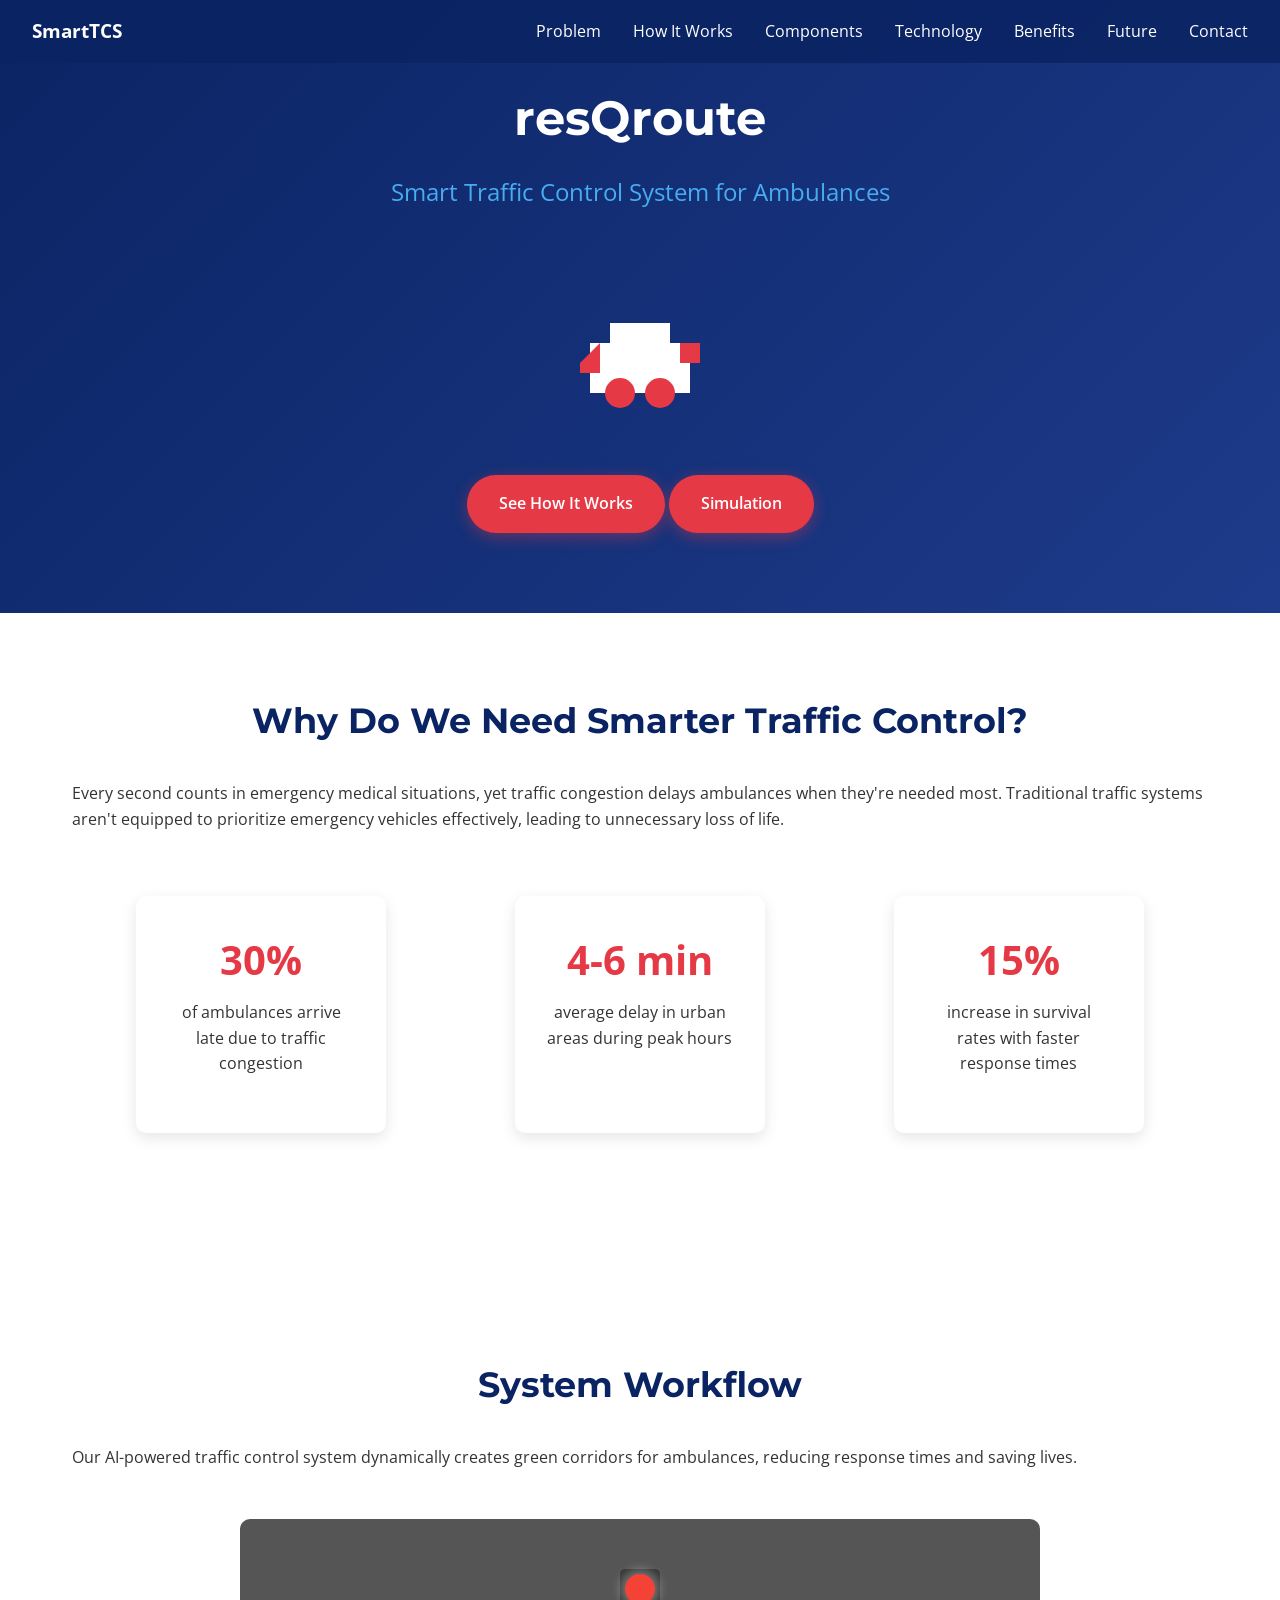
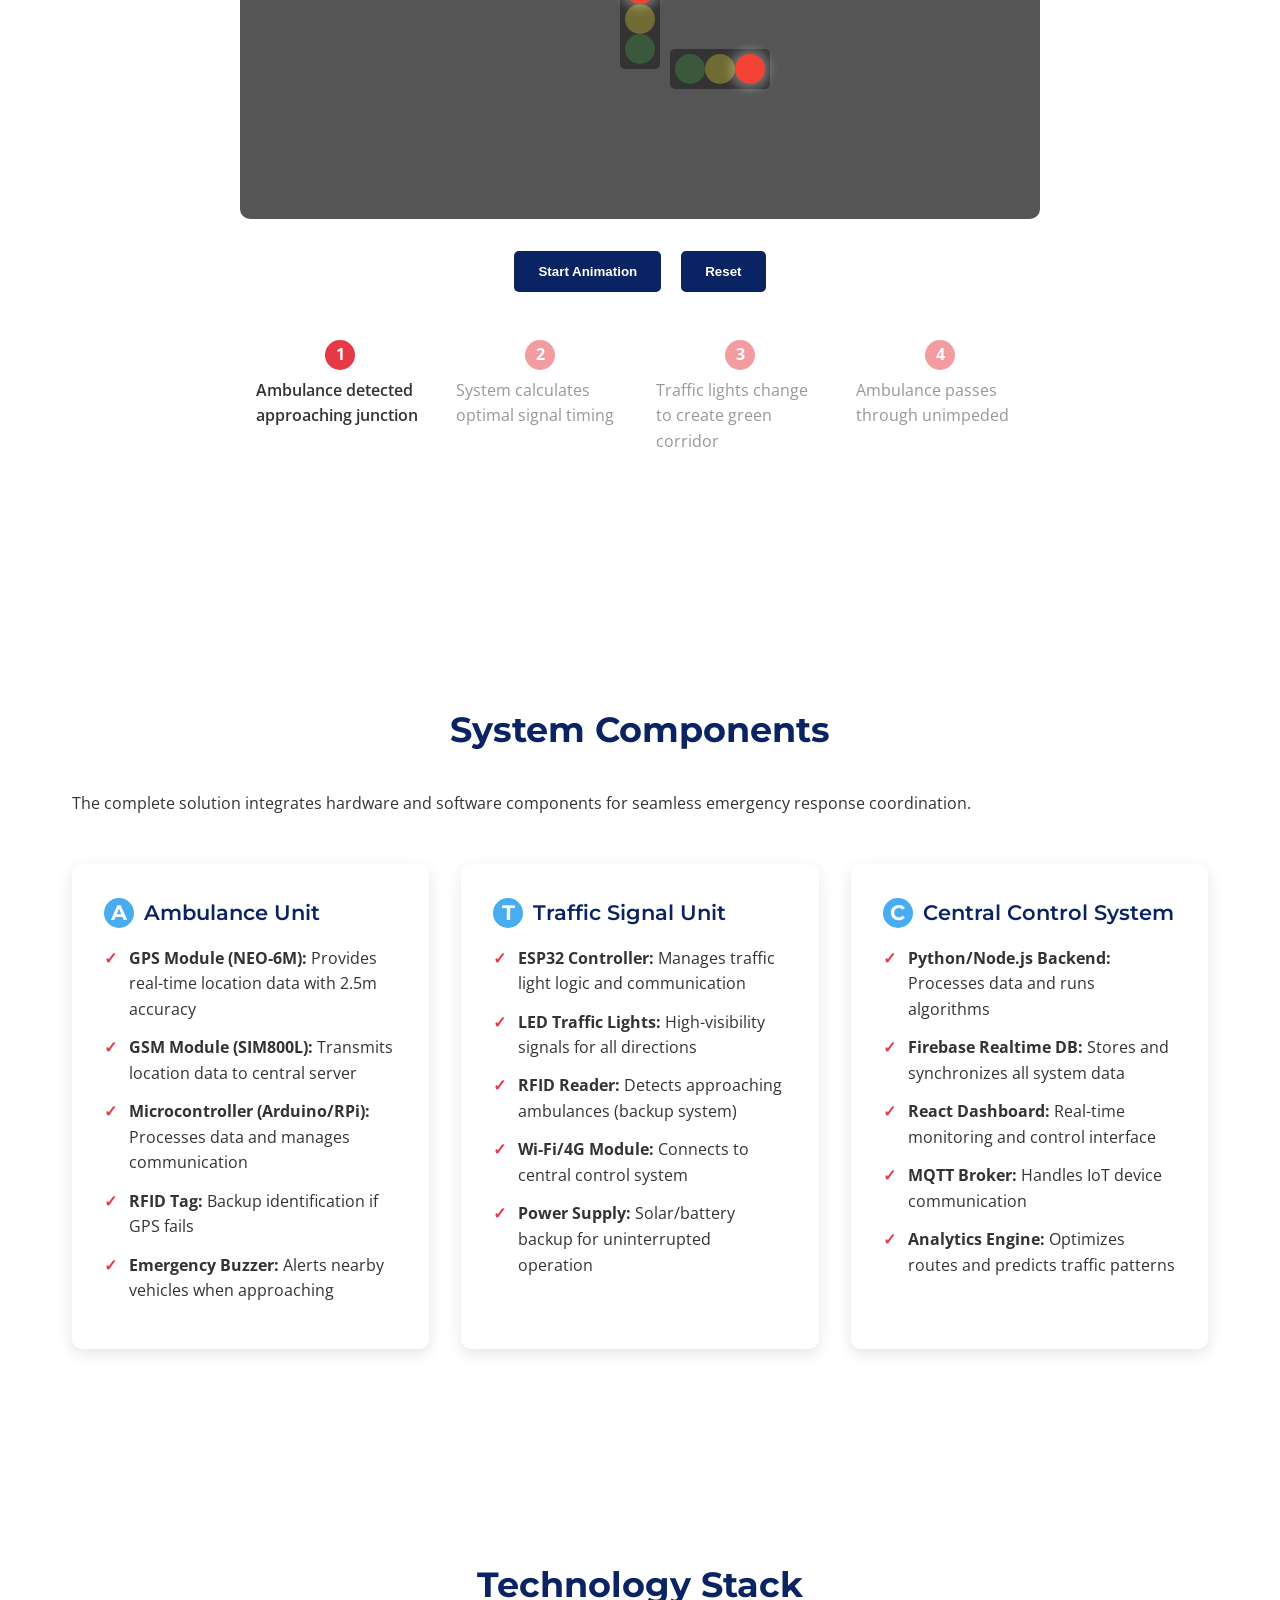
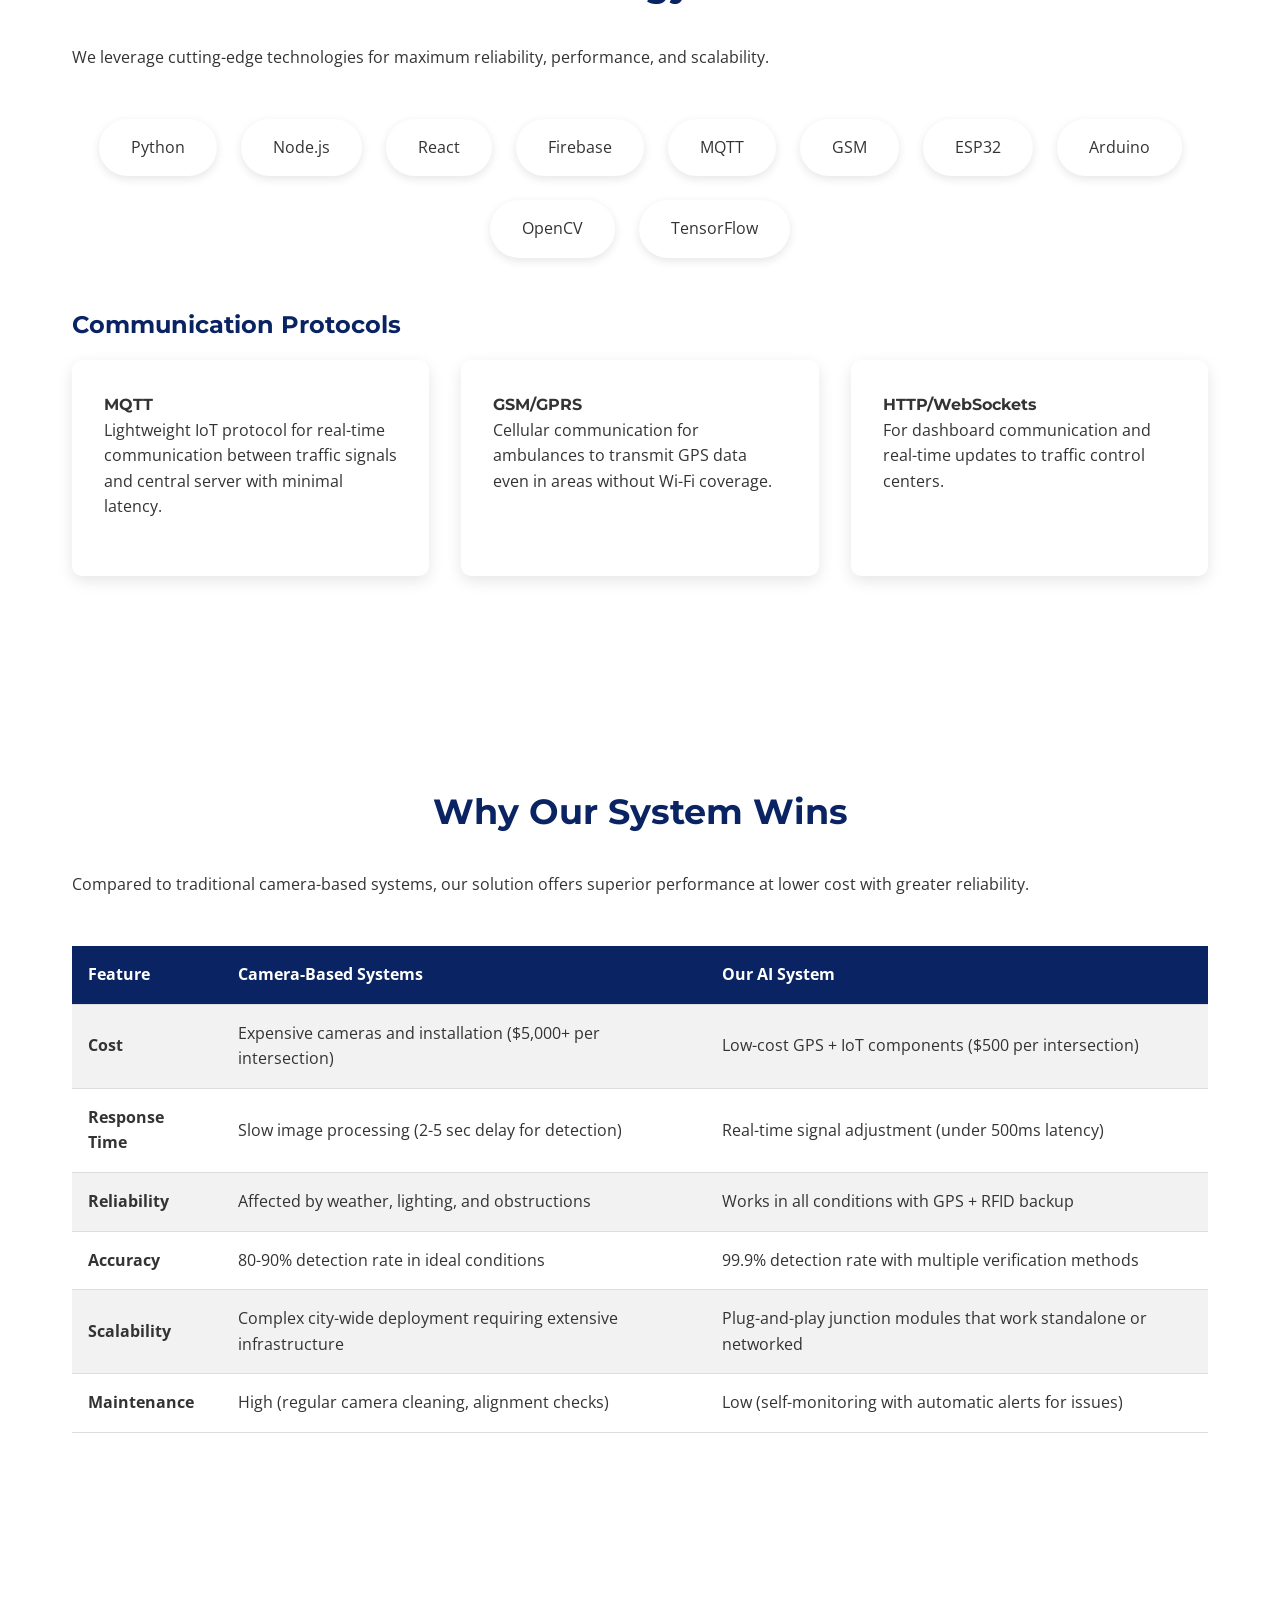
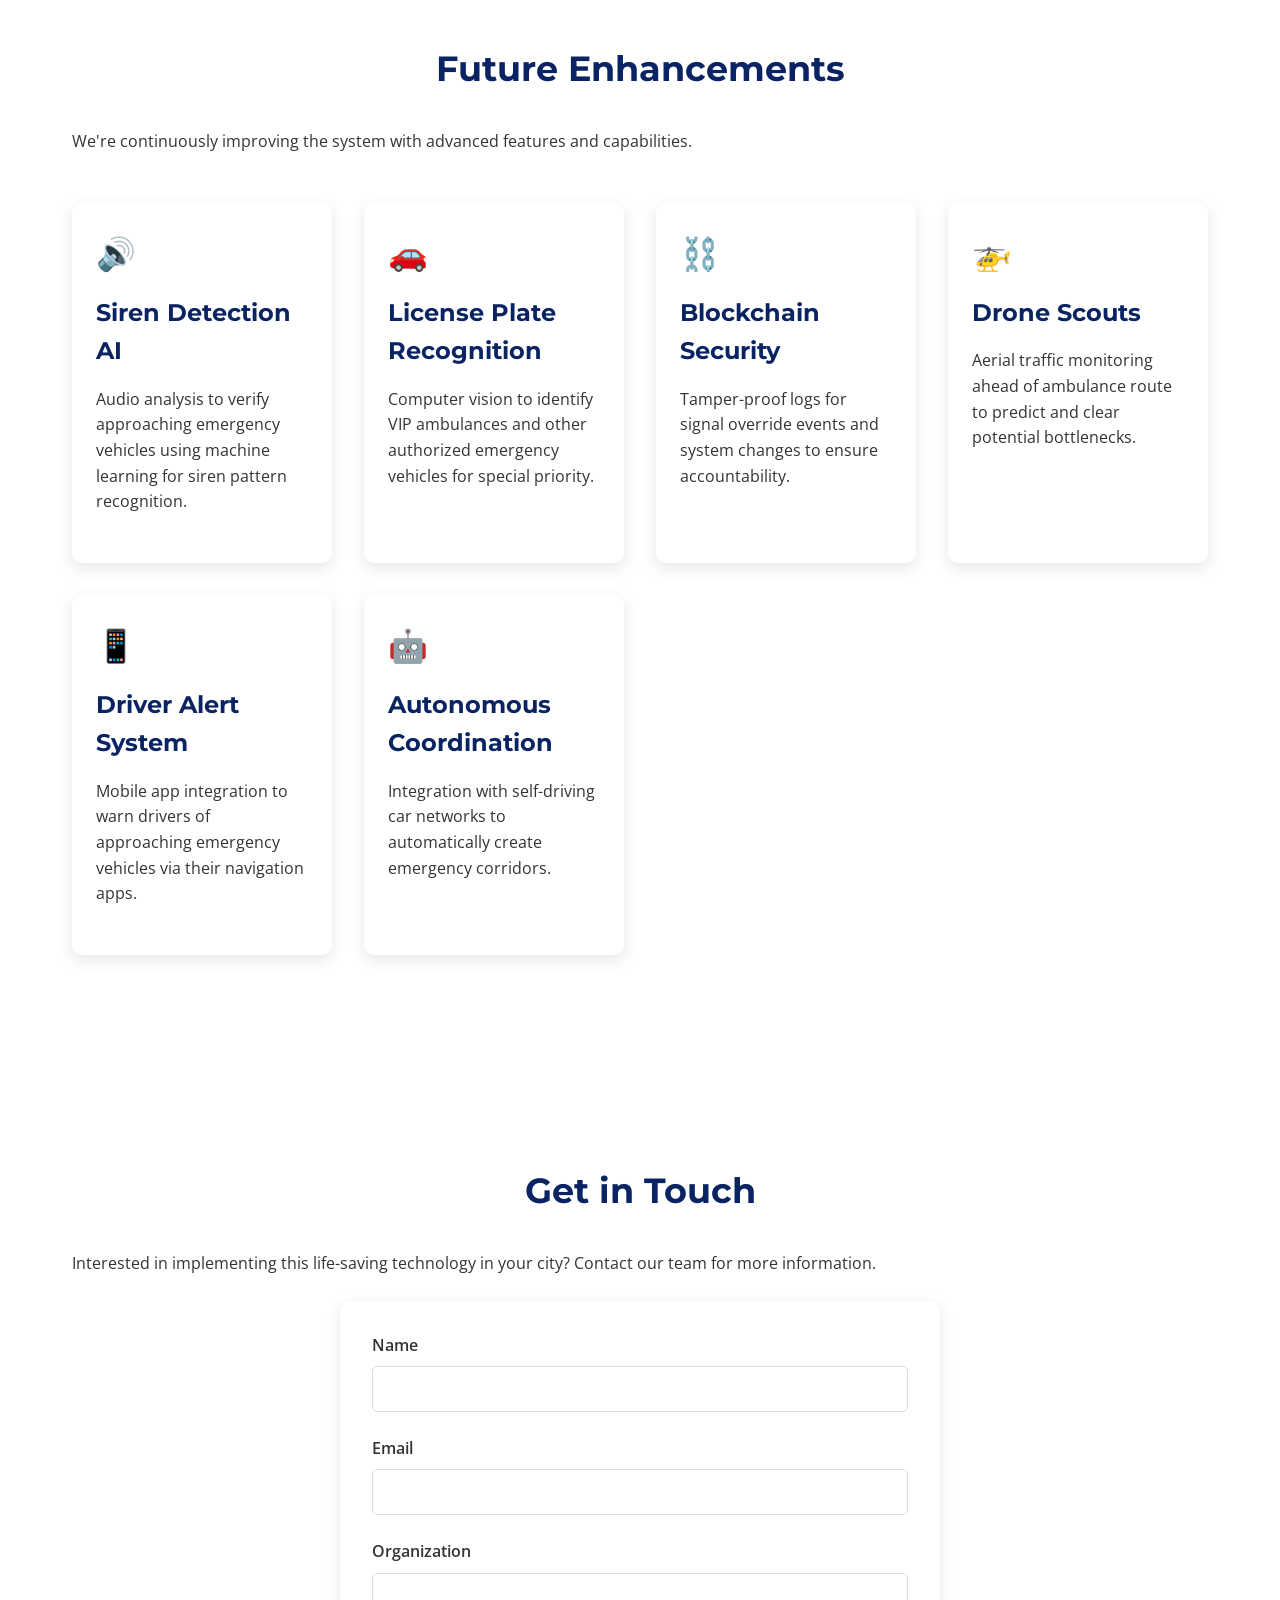
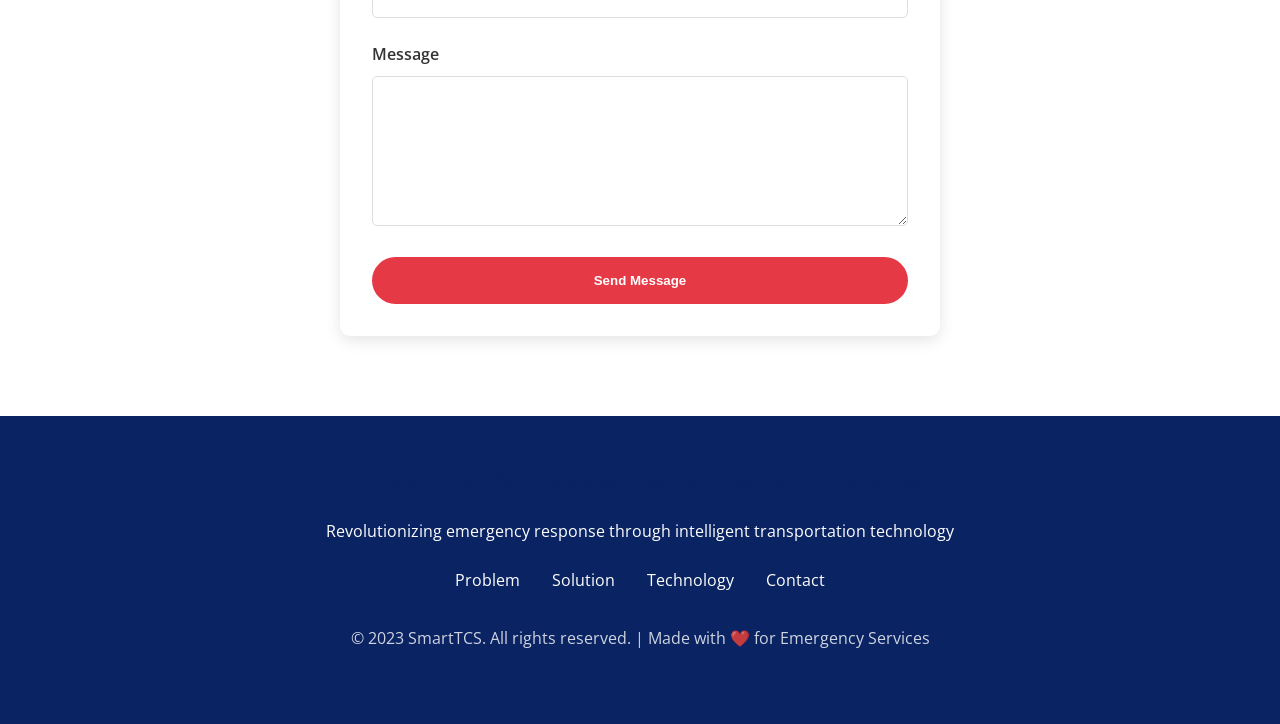
==== index.html @ c916754c "resQroute1" ====
<!DOCTYPE html>
<html lang="en">
<head>
    <meta charset="UTF-8">
    <meta name="viewport" content="width=device-width, initial-scale=1.0">
    <title>resQroute</title>
    <link href="https://fonts.googleapis.com/css2?family=Montserrat:wght@700&family=Open+Sans:wght@300;400;600&display=swap" rel="stylesheet">
    <link rel="stylesheet" href="styles.css">
    <link rel="stylesheet" href="animations.css">
</head>
<body>
    <!-- Navigation -->
    <nav>
        <div class="nav-logo">SmartTCS</div>
        <ul class="nav-links">
            <li><a href="#problem">Problem</a></li>
            <li><a href="#workflow">How It Works</a></li>
            <li><a href="#components">Components</a></li>
            <li><a href="#technology">Technology</a></li>
            <li><a href="#benefits">Benefits</a></li>
            <li><a href="#future">Future</a></li>
            <li><a href="#contact">Contact</a></li>
        </ul>
    </nav>

    <!-- Hero Section -->
    
    <header>
        <div class="hero-content">
            <h1>resQroute</h1>
            <p class="tagline">Smart Traffic Control System for Ambulances</p>
            <div class="ambulance-animation">
                <!-- Animation placeholder -->
                <svg viewBox="0 0 200 200" xmlns="http://www.w3.org/2000/svg">
                    <rect x="50" y="100" width="100" height="50" fill="#FFFFFF"/>
                    <rect x="70" y="80" width="60" height="20" fill="#FFFFFF"/>
                    <circle cx="80" cy="150" r="15" fill="#E63946"/>
                    <circle cx="120" cy="150" r="15" fill="#E63946"/>
                    <rect x="140" y="100" width="20" height="20" fill="#E63946"/>
                    <path d="M60 100 L40 120 L40 130 L60 130 Z" fill="#E63946"/>
                </svg>
            </div>
            <a href="#how-it-works" class="cta-button">See How It Works</a>
            <a href="#how-it-works" class="cta-button" onclick="window.location.href='simulation.html'">Simulation</a>

        </div>
    </header>


    <!-- Problem Section -->
    <section id="problem">
        <h2>Why Do We Need Smarter Traffic Control?</h2>
        <p>Every second counts in emergency medical situations, yet traffic congestion delays ambulances when they're needed most. Traditional traffic systems aren't equipped to prioritize emergency vehicles effectively, leading to unnecessary loss of life.</p>
        
        <div class="problem-stats">
            <div class="stat-card">
                <div class="stat-number">30%</div>
                <p>of ambulances arrive late due to traffic congestion</p>
            </div>
            <div class="stat-card">
                <div class="stat-number">4-6 min</div>
                <p>average delay in urban areas during peak hours</p>
            </div>
            <div class="stat-card">
                <div class="stat-number">15%</div>
                <p>increase in survival rates with faster response times</p>
            </div>
        </div>
    </section>

    <!-- Workflow Section -->
    <section id="workflow">
        <h2>System Workflow</h2>
        <p>Our AI-powered traffic control system dynamically creates green corridors for ambulances, reducing response times and saving lives.</p>
        
        <div class="animation-container">
            <div class="road-animation">
                <div class="ambulance-anim" id="animated-ambulance">
                    <div class="ambulance-body"></div>
                    <div class="ambulance-top"></div>
                    <div class="ambulance-light"></div>
                    <div class="ambulance-cross"></div>
                    <div class="wheel back-wheel"></div>
                    <div class="wheel front-wheel"></div>
                </div>
                
                <div class="junction">
                    <div class="traffic-light-anim" id="north-light">
                        <div class="traffic-light-box">
                            <div class="traffic-light red active"></div>
                            <div class="traffic-light yellow"></div>
                            <div class="traffic-light green"></div>
                        </div>
                    </div>
                    <div class="traffic-light-anim" id="east-light">
                        <div class="traffic-light-box">
                            <div class="traffic-light red active"></div>
                            <div class="traffic-light yellow"></div>
                            <div class="traffic-light green"></div>
                        </div>
                    </div>
                </div>
                
                <div class="normal-traffic">
                    <div class="car" id="car1"></div>
                    <div class="car" id="car2"></div>
                </div>
            </div>
            
            <div class="animation-controls">
                <button id="start-animation" class="animation-btn">Start Animation</button>
                <button id="reset-animation" class="animation-btn">Reset</button>
            </div>
            
            <div class="animation-steps">
                <div class="step active" data-step="1">
                    <div class="step-number">1</div>
                    <p>Ambulance detected approaching junction</p>
                </div>
                <div class="step" data-step="2">
                    <div class="step-number">2</div>
                    <p>System calculates optimal signal timing</p>
                </div>
                <div class="step" data-step="3">
                    <div class="step-number">3</div>
                    <p>Traffic lights change to create green corridor</p>
                </div>
                <div class="step" data-step="4">
                    <div class="step-number">4</div>
                    <p>Ambulance passes through unimpeded</p>
                </div>
            </div>
        </div>
    </section>

    <!-- Components Section -->
    <section id="components">
        <h2>System Components</h2>
        <p>The complete solution integrates hardware and software components for seamless emergency response coordination.</p>
        
        <div class="components-grid">
            <div class="component-card">
                <h3 class="component-title"><span class="component-icon">A</span>Ambulance Unit</h3>
                <ul class="component-features">
                    <li><strong>GPS Module (NEO-6M):</strong> Provides real-time location data with 2.5m accuracy</li>
                    <li><strong>GSM Module (SIM800L):</strong> Transmits location data to central server</li>
                    <li><strong>Microcontroller (Arduino/RPi):</strong> Processes data and manages communication</li>
                    <li><strong>RFID Tag:</strong> Backup identification if GPS fails</li>
                    <li><strong>Emergency Buzzer:</strong> Alerts nearby vehicles when approaching</li>
                </ul>
            </div>
            <div class="component-card">
                <h3 class="component-title"><span class="component-icon">T</span>Traffic Signal Unit</h3>
                <ul class="component-features">
                    <li><strong>ESP32 Controller:</strong> Manages traffic light logic and communication</li>
                    <li><strong>LED Traffic Lights:</strong> High-visibility signals for all directions</li>
                    <li><strong>RFID Reader:</strong> Detects approaching ambulances (backup system)</li>
                    <li><strong>Wi-Fi/4G Module:</strong> Connects to central control system</li>
                    <li><strong>Power Supply:</strong> Solar/battery backup for uninterrupted operation</li>
                </ul>
            </div>
            <div class="component-card">
                <h3 class="component-title"><span class="component-icon">C</span>Central Control System</h3>
                <ul class="component-features">
                    <li><strong>Python/Node.js Backend:</strong> Processes data and runs algorithms</li>
                    <li><strong>Firebase Realtime DB:</strong> Stores and synchronizes all system data</li>
                    <li><strong>React Dashboard:</strong> Real-time monitoring and control interface</li>
                    <li><strong>MQTT Broker:</strong> Handles IoT device communication</li>
                    <li><strong>Analytics Engine:</strong> Optimizes routes and predicts traffic patterns</li>
                </ul>
            </div>
        </div>
    </section>

    <!-- Technology Section -->
    <section id="technology">
        <h2>Technology Stack</h2>
        <p>We leverage cutting-edge technologies for maximum reliability, performance, and scalability.</p>
        
        <div class="tech-stack">
            <div class="tech-item">Python</div>
            <div class="tech-item">Node.js</div>
            <div class="tech-item">React</div>
            <div class="tech-item">Firebase</div>
            <div class="tech-item">MQTT</div>
            <div class="tech-item">GSM</div>
            <div class="tech-item">ESP32</div>
            <div class="tech-item">Arduino</div>
            <div class="tech-item">OpenCV</div>
            <div class="tech-item">TensorFlow</div>
        </div>
        
        <h3 style="margin-top: 3rem;">Communication Protocols</h3>
        <div class="components-grid" style="margin-top: 1rem;">
            <div class="component-card">
                <h4>MQTT</h4>
                <p>Lightweight IoT protocol for real-time communication between traffic signals and central server with minimal latency.</p>
            </div>
            <div class="component-card">
                <h4>GSM/GPRS</h4>
                <p>Cellular communication for ambulances to transmit GPS data even in areas without Wi-Fi coverage.</p>
            </div>
            <div class="component-card">
                <h4>HTTP/WebSockets</h4>
                <p>For dashboard communication and real-time updates to traffic control centers.</p>
            </div>
        </div>
    </section>

    <!-- Benefits Section -->
    <section id="benefits">
        <h2>Why Our System Wins</h2>
        <p>Compared to traditional camera-based systems, our solution offers superior performance at lower cost with greater reliability.</p>
        
        <table class="comparison-table">
            <tr>
                <th>Feature</th>
                <th>Camera-Based Systems</th>
                <th>Our AI System</th>
            </tr>
            <tr>
                <td><strong>Cost</strong></td>
                <td>Expensive cameras and installation ($5,000+ per intersection)</td>
                <td>Low-cost GPS + IoT components ($500 per intersection)</td>
            </tr>
            <tr>
                <td><strong>Response Time</strong></td>
                <td>Slow image processing (2-5 sec delay for detection)</td>
                <td>Real-time signal adjustment (under 500ms latency)</td>
            </tr>
            <tr>
                <td><strong>Reliability</strong></td>
                <td>Affected by weather, lighting, and obstructions</td>
                <td>Works in all conditions with GPS + RFID backup</td>
            </tr>
            <tr>
                <td><strong>Accuracy</strong></td>
                <td>80-90% detection rate in ideal conditions</td>
                <td>99.9% detection rate with multiple verification methods</td>
            </tr>
            <tr>
                <td><strong>Scalability</strong></td>
                <td>Complex city-wide deployment requiring extensive infrastructure</td>
                <td>Plug-and-play junction modules that work standalone or networked</td>
            </tr>
            <tr>
                <td><strong>Maintenance</strong></td>
                <td>High (regular camera cleaning, alignment checks)</td>
                <td>Low (self-monitoring with automatic alerts for issues)</td>
            </tr>
        </table>
    </section>

    <!-- Future Section -->
    <section id="future">
        <h2>Future Enhancements</h2>
        <p>We're continuously improving the system with advanced features and capabilities.</p>
        
        <div class="future-features">
            <div class="feature-card">
                <div class="feature-icon">🔊</div>
                <h3>Siren Detection AI</h3>
                <p>Audio analysis to verify approaching emergency vehicles using machine learning for siren pattern recognition.</p>
            </div>
            <div class="feature-card">
                <div class="feature-icon">🚗</div>
                <h3>License Plate Recognition</h3>
                <p>Computer vision to identify VIP ambulances and other authorized emergency vehicles for special priority.</p>
            </div>
            <div class="feature-card">
                <div class="feature-icon">⛓️</div>
                <h3>Blockchain Security</h3>
                <p>Tamper-proof logs for signal override events and system changes to ensure accountability.</p>
            </div>
            <div class="feature-card">
                <div class="feature-icon">🚁</div>
                <h3>Drone Scouts</h3>
                <p>Aerial traffic monitoring ahead of ambulance route to predict and clear potential bottlenecks.</p>
            </div>
            <div class="feature-card">
                <div class="feature-icon">📱</div>
                <h3>Driver Alert System</h3>
                <p>Mobile app integration to warn drivers of approaching emergency vehicles via their navigation apps.</p>
            </div>
            <div class="feature-card">
                <div class="feature-icon">🤖</div>
                <h3>Autonomous Coordination</h3>
                <p>Integration with self-driving car networks to automatically create emergency corridors.</p>
            </div>
        </div>
    </section>

    <!-- Contact Section -->
    <section id="contact">
        <h2>Get in Touch</h2>
        <p>Interested in implementing this life-saving technology in your city? Contact our team for more information.</p>
        
        <div class="contact-form">
            <form id="contactForm">
                <div class="form-group">
                    <label for="name">Name</label>
                    <input type="text" id="name" required>
                </div>
                <div class="form-group">
                    <label for="email">Email</label>
                    <input type="email" id="email" required>
                </div>
                <div class="form-group">
                    <label for="organization">Organization</label>
                    <input type="text" id="organization">
                </div>
                <div class="form-group">
                    <label for="message">Message</label>
                    <textarea id="message" required></textarea>
                </div>
                <button type="submit" class="submit-btn">Send Message</button>
            </form>
        </div>
    </section>

    <!-- Footer -->
    <footer>
        <h3>Smart Traffic Control System for Ambulances</h3>
        <p>Revolutionizing emergency response through intelligent transportation technology</p>
        
        <ul class="footer-links">
            <li><a href="#problem">Problem</a></li>
            <li><a href="#workflow">Solution</a></li>
            <li><a href="#components">Technology</a></li>
            <li><a href="#contact">Contact</a></li>
        </ul>
        
        <p class="copyright">© 2023 SmartTCS. All rights reserved. | Made with ❤️ for Emergency Services</p>
    </footer>

    <script src="app.js"></script>
    </body>
---- styles.css ----
:root {
    --primary-blue: #0A2463;
    --accent-red: #E63946;
    --light-blue: #48ACF0;
    --white: #FFFFFF;
    --dark-gray: #333333;
}

* {
    box-sizing: border-box;
    margin: 0;
    padding: 0;
}

body {
    font-family: 'Open Sans', sans-serif;
    color: var(--dark-gray);
    line-height: 1.6;
    overflow-x: hidden;
}

/* Header Styles */
header {
    background: linear-gradient(135deg, var(--primary-blue), #1E3B8B);
    color: var(--white);
    padding: 5rem 2rem;
    text-align: center;
    position: relative;
    overflow: hidden;
}

.hero-content {
    max-width: 800px;
    margin: 0 auto;
    position: relative;
    z-index: 2;
}

h1 {
    font-family: 'Montserrat', sans-serif;
    font-size: 3rem;
    margin-bottom: 1rem;
}

.tagline {
    font-size: 1.5rem;
    margin-bottom: 2rem;
    color: var(--light-blue);
}

.cta-button {
    display: inline-block;
    background-color: var(--accent-red);
    color: var(--white);
    padding: 1rem 2rem;
    border-radius: 50px;
    text-decoration: none;
    font-weight: 600;
    transition: all 0.3s ease;
    box-shadow: 0 4px 15px rgba(230, 57, 70, 0.4);
}

.cta-button:hover {
    transform: translateY(-3px);
    box-shadow: 0 6px 20px rgba(230, 57, 70, 0.6);
}

.ambulance-animation {
    width: 200px;
    height: 200px;
    margin: 2rem auto;
    position: relative;
}

section {
    padding: 4rem 2rem;
    max-width: 1200px;
    margin: 0 auto;
}

h1, h2, h3, h4 {
    font-family: 'Montserrat', sans-serif;
}

/* Navigation */
nav {
    position: fixed;
    top: 0;
    left: 0;
    width: 100%;
    background-color: rgba(10, 36, 99, 0.9);
    z-index: 1000;
    padding: 1rem 2rem;
    display: flex;
    justify-content: space-between;
    align-items: center;
}

.nav-logo {
    color: white;
    font-weight: bold;
    font-size: 1.2rem;
}

.nav-links {
    display: flex;
    list-style: none;
}

.nav-links li {
    margin-left: 2rem;
}

.nav-links a {
    color: white;
    text-decoration: none;
    transition: color 0.3s;
}

.nav-links a:hover {
    color: var(--light-blue);
}

/* Section Styles */
section {
    padding: 5rem 2rem;
    max-width: 1200px;
    margin: 0 auto;
}

h2 {
    color: var(--primary-blue);
    font-size: 2.2rem;
    margin-bottom: 2rem;
    text-align: center;
}

h3 {
    color: var(--primary-blue);
    font-size: 1.5rem;
    margin-bottom: 1rem;
}

p {
    margin-bottom: 1.5rem;
}

/* Problem Section */
.problem-stats {
    display: flex;
    justify-content: space-around;
    flex-wrap: wrap;
    margin: 3rem 0;
}

.stat-card {
    background: var(--white);
    border-radius: 10px;
    padding: 2rem;
    width: 250px;
    margin: 1rem;
    box-shadow: 0 5px 15px rgba(0,0,0,0.1);
    text-align: center;
    transition: transform 0.3s ease;
}

.stat-card:hover {
    transform: translateY(-10px);
}

.stat-number {
    font-size: 2.5rem;
    font-weight: 700;
    color: var(--accent-red);
    margin-bottom: 0.5rem;
}

/* Workflow Animation */
.animation-container {
    margin: 3rem auto;
    max-width: 800px;
}

.road-animation {
    width: 100%;
    height: 300px;
    background: #555;
    position: relative;
    margin-bottom: 2rem;
    border-radius: 10px;
    overflow: hidden;
}

.ambulance-anim {
    width: 120px;
    height: 60px;
    position: absolute;
    bottom: 50px;
    left: -150px;
    z-index: 10;
}

.ambulance-body {
    width: 100%;
    height: 40px;
    background: var(--white);
    position: absolute;
    bottom: 0;
    border-radius: 5px 5px 0 0;
}

.ambulance-top {
    width: 60%;
    height: 20px;
    background: var(--white);
    position: absolute;
    top: 0;
    left: 20%;
    border-radius: 5px 5px 0 0;
}

.ambulance-light {
    width: 10px;
    height: 5px;
    background: #ffeb3b;
    position: absolute;
    top: -5px;
    left: 10px;
    border-radius: 5px 5px 0 0;
    animation: blink 0.5s infinite alternate;
}

.ambulance-cross {
    width: 30px;
    height: 30px;
    position: absolute;
    top: 5px;
    left: 45px;
    background: var(--accent-red);
    clip-path: polygon(
        10% 40%, 40% 40%, 40% 10%, 60% 10%, 
        60% 40%, 90% 40%, 90% 60%, 60% 60%, 
        60% 90%, 40% 90%, 40% 60%, 10% 60%
    );
}

.wheel {
    width: 20px;
    height: 20px;
    background: #222;
    border-radius: 50%;
    position: absolute;
    bottom: -10px;
}

.back-wheel {
    left: 15px;
}

.front-wheel {
    right: 15px;
}

.junction {
    position: absolute;
    bottom: 50px;
    left: 50%;
    transform: translateX(-50%);
    width: 200px;
    height: 200px;
}

.traffic-light-anim {
    position: absolute;
}

.traffic-light-box {
    width: 40px;
    height: 100px;
    background: #333;
    border-radius: 5px;
    display: flex;
    flex-direction: column;
    justify-content: space-around;
    align-items: center;
    padding: 5px 0;
}

.traffic-light {
    width: 30px;
    height: 30px;
    border-radius: 50%;
    opacity: 0.3;
}

.traffic-light.red {
    background: #f44336;
}

.traffic-light.yellow {
    background: #ffeb3b;
}

.traffic-light.green {
    background: #4caf50;
}

.traffic-light.active {
    opacity: 1;
    box-shadow: 0 0 10px 5px rgba(255, 255, 255, 0.3);
}

#north-light {
    top: 0;
    left: 50%;
    transform: translateX(-50%);
}

#east-light {
    top: 50%;
    right: 0;
    transform: translateY(-50%) rotate(90deg);
}

.normal-traffic {
    position: absolute;
    bottom: 50px;
    width: 100%;
}

.car {
    width: 80px;
    height: 40px;
    background: #607d8b;
    position: absolute;
    border-radius: 5px;
}

#car1 {
    top: 100px;
    left: 100px;
}

#car2 {
    top: 150px;
    left: 300px;
}

.animation-controls {
    margin: 1rem 0;
    text-align: center;
}

.animation-btn {
    background: var(--primary-blue);
    color: white;
    border: none;
    padding: 0.8rem 1.5rem;
    margin: 0 0.5rem;
    border-radius: 5px;
    cursor: pointer;
    font-weight: 600;
    transition: background 0.3s;
}

.animation-btn:hover {
    background: #1E3B8B;
}

.animation-steps {
    display: flex;
    justify-content: space-between;
    margin-top: 2rem;
}

.step {
    flex: 1;
    padding: 1rem;
    opacity: 0.5;
    transition: all 0.3s;
}

.step.active {
    opacity: 1;
    font-weight: 600;
}

.step-number {
    width: 30px;
    height: 30px;
    background: var(--accent-red);
    color: white;
    border-radius: 50%;
    display: flex;
    align-items: center;
    justify-content: center;
    margin: 0 auto 0.5rem;
    font-weight: bold;
}

/* Components Section */
.components-grid {
    display: grid;
    grid-template-columns: repeat(auto-fit, minmax(300px, 1fr));
    gap: 2rem;
    margin: 3rem 0;
}

.component-card {
    background: var(--white);
    border-radius: 10px;
    padding: 2rem;
    box-shadow: 0 5px 15px rgba(0,0,0,0.1);
    transition: transform 0.3s ease;
}

.component-card:hover {
    transform: translateY(-5px);
}

.component-title {
    color: var(--primary-blue);
    font-weight: 600;
    margin-bottom: 1rem;
    font-size: 1.3rem;
    display: flex;
    align-items: center;
}

.component-icon {
    width: 30px;
    height: 30px;
    margin-right: 10px;
    background-color: var(--light-blue);
    border-radius: 50%;
    display: flex;
    align-items: center;
    justify-content: center;
    color: white;
    font-weight: bold;
}

.component-features {
    list-style-type: none;
}

.component-features li {
    margin-bottom: 0.8rem;
    position: relative;
    padding-left: 25px;
}

.component-features li:before {
    content: "✓";
    color: var(--accent-red);
    position: absolute;
    left: 0;
    font-weight: bold;
}

/* Tech Stack Section */
.tech-stack {
    display: flex;
    flex-wrap: wrap;
    justify-content: center;
    gap: 1.5rem;
    margin: 3rem 0;
}

.tech-item {
    background: var(--white);
    padding: 1rem 2rem;
    border-radius: 50px;
    box-shadow: 0 3px 10px rgba(0,0,0,0.1);
    display: flex;
    align-items: center;
    transition: all 0.3s ease;
}

.tech-item:hover {
    background: var(--light-blue);
    color: var(--white);
}

/* Comparison Section */
.comparison-table {
    width: 100%;
    border-collapse: collapse;
    margin: 3rem 0;
}

.comparison-table th, .comparison-table td {
    padding: 1rem;
    text-align: left;
    border-bottom: 1px solid #ddd;
}

.comparison-table th {
    background-color: var(--primary-blue);
    color: var(--white);
}

.comparison-table tr:nth-child(even) {
    background-color: #f2f2f2;
}

/* Future Section */
.future-features {
    display: grid;
    grid-template-columns: repeat(auto-fit, minmax(250px, 1fr));
    gap: 2rem;
    margin: 3rem 0;
}

.feature-card {
    background: var(--white);
    border-radius: 10px;
    padding: 1.5rem;
    box-shadow: 0 5px 15px rgba(0,0,0,0.1);
    transition: transform 0.3s ease;
}

.feature-card:hover {
    transform: translateY(-5px);
}

.feature-icon {
    font-size: 2rem;
    color: var(--accent-red);
    margin-bottom: 1rem;
}

/* Contact Section */
.contact-form {
    max-width: 600px;
    margin: 0 auto;
    background: var(--white);
    padding: 2rem;
    border-radius: 10px;
    box-shadow: 0 5px 15px rgba(0,0,0,0.1);
}

.form-group {
    margin-bottom: 1.5rem;
}

.form-group label {
    display: block;
    margin-bottom: 0.5rem;
    font-weight: 600;
}

.form-group input, .form-group textarea {
    width: 100%;
    padding: 0.8rem;
    border: 1px solid #ddd;
    border-radius: 5px;
    font-family: 'Open Sans', sans-serif;
}

.form-group textarea {
    min-height: 150px;
}

.submit-btn {
    background: var(--accent-red);
    color: var(--white);
    border: none;
    padding: 1rem 2rem;
    border-radius: 50px;
    cursor: pointer;
    font-weight: 600;
    transition: all 0.3s ease;
    width: 100%;
}

.submit-btn:hover {
    background: #c5303a;
}

/* Footer */
footer {
    background: var(--primary-blue);
    color: var(--white);
    text-align: center;
    padding: 3rem 2rem;
}

.footer-links {
    display: flex;
    justify-content: center;
    list-style: none;
    margin: 1rem 0;
}

.footer-links li {
    margin: 0 1rem;
}

.footer-links a {
    color: var(--white);
    text-decoration: none;
    transition: color 0.3s;
}

.footer-links a:hover {
    color: var(--light-blue);
}

.copyright {
    margin-top: 2rem;
    opacity: 0.8;
}

/* Animations */
@keyframes blink {
    from { opacity: 0.3; }
    to { opacity: 1; }
}

@keyframes ambulance-approach {
    0% { left: -150px; }
    100% { left: 120%; }
}

@keyframes car-move {
    0% { left: -80px; }
    100% { left: 100%; }
}

/* Responsive Design */
@media (max-width: 768px) {
    h1 {
        font-size: 2.2rem;
    }
    
    h2 {
        font-size: 1.8rem;
    }
    
    .tagline {
        font-size: 1.2rem;
    }
    
    .problem-stats {
        flex-direction: column;
        align-items: center;
    }
    
    .stat-card {
        width: 100%;
        max-width: 300px;
    }
    
    .animation-steps {
        flex-direction: column;
    }
    
    .step {
        margin-bottom: 1rem;
    }
    
    .nav-links {
        display: none;
    }
}
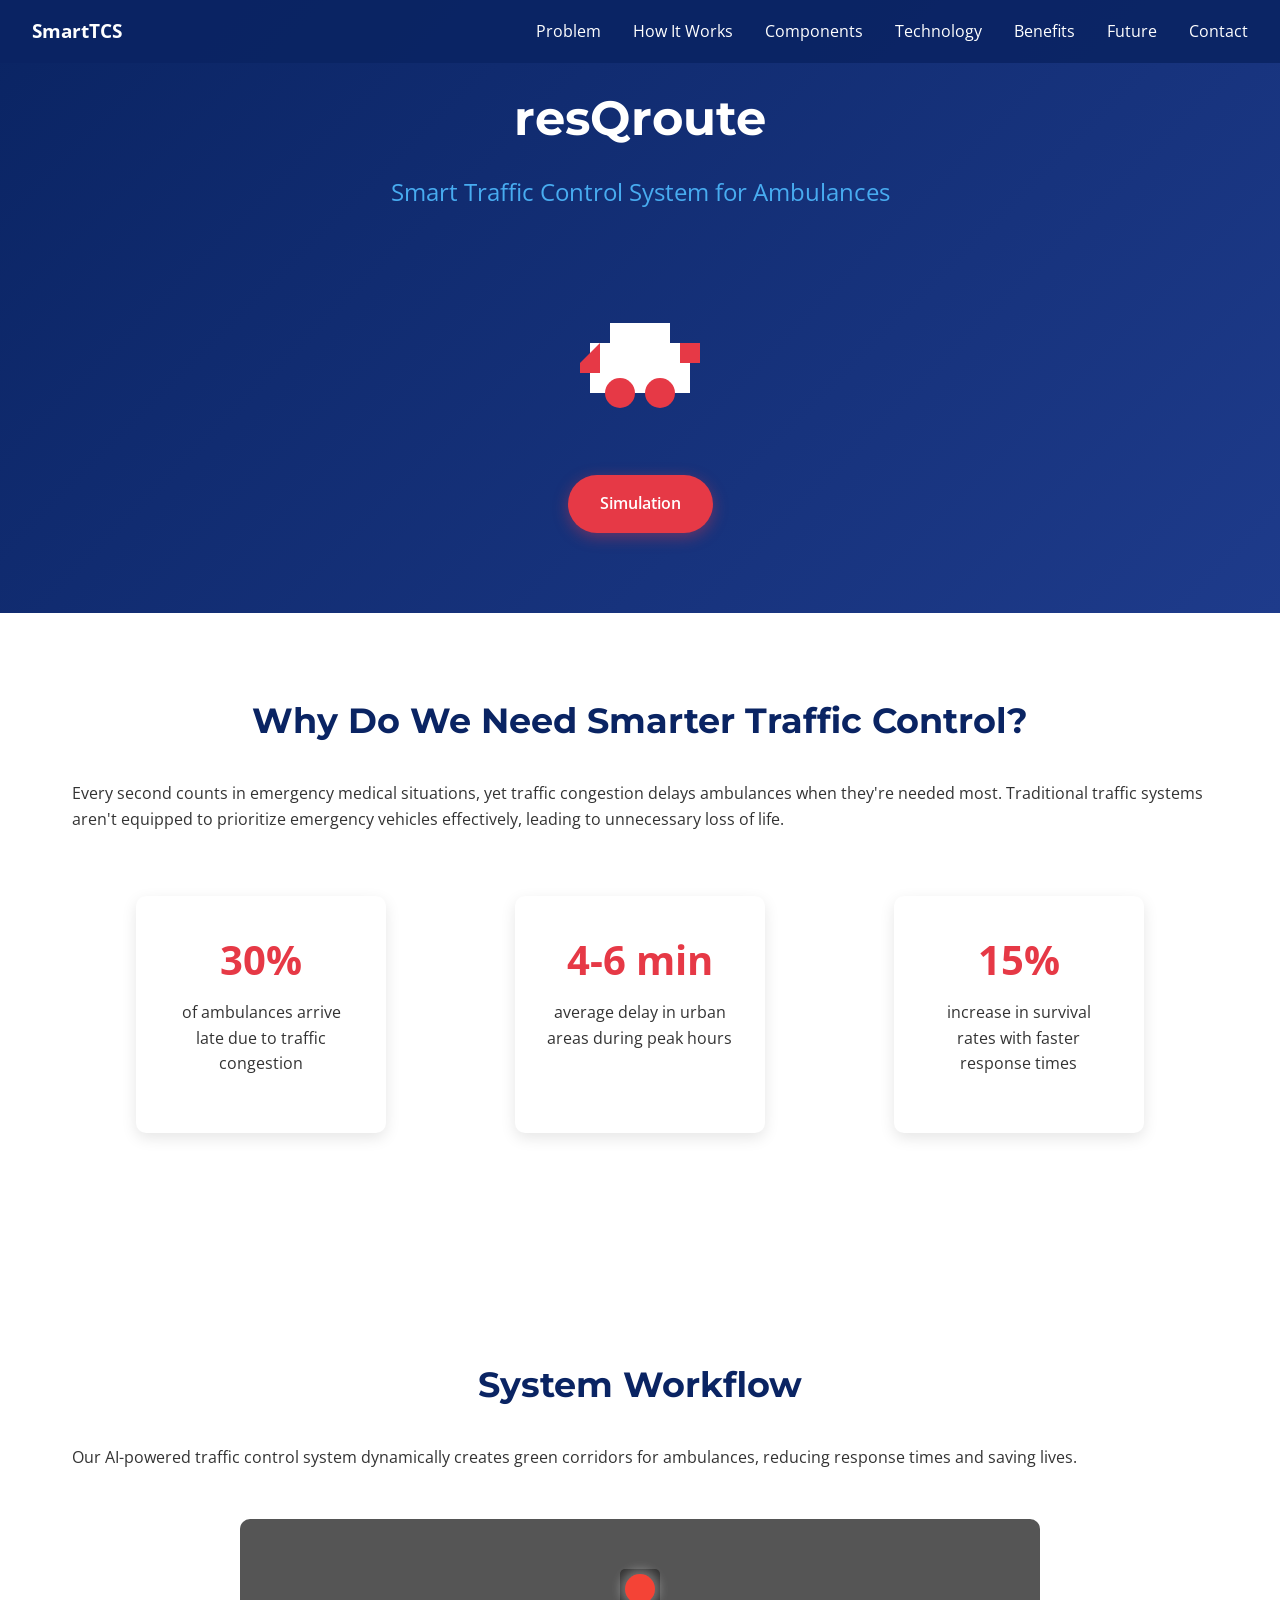
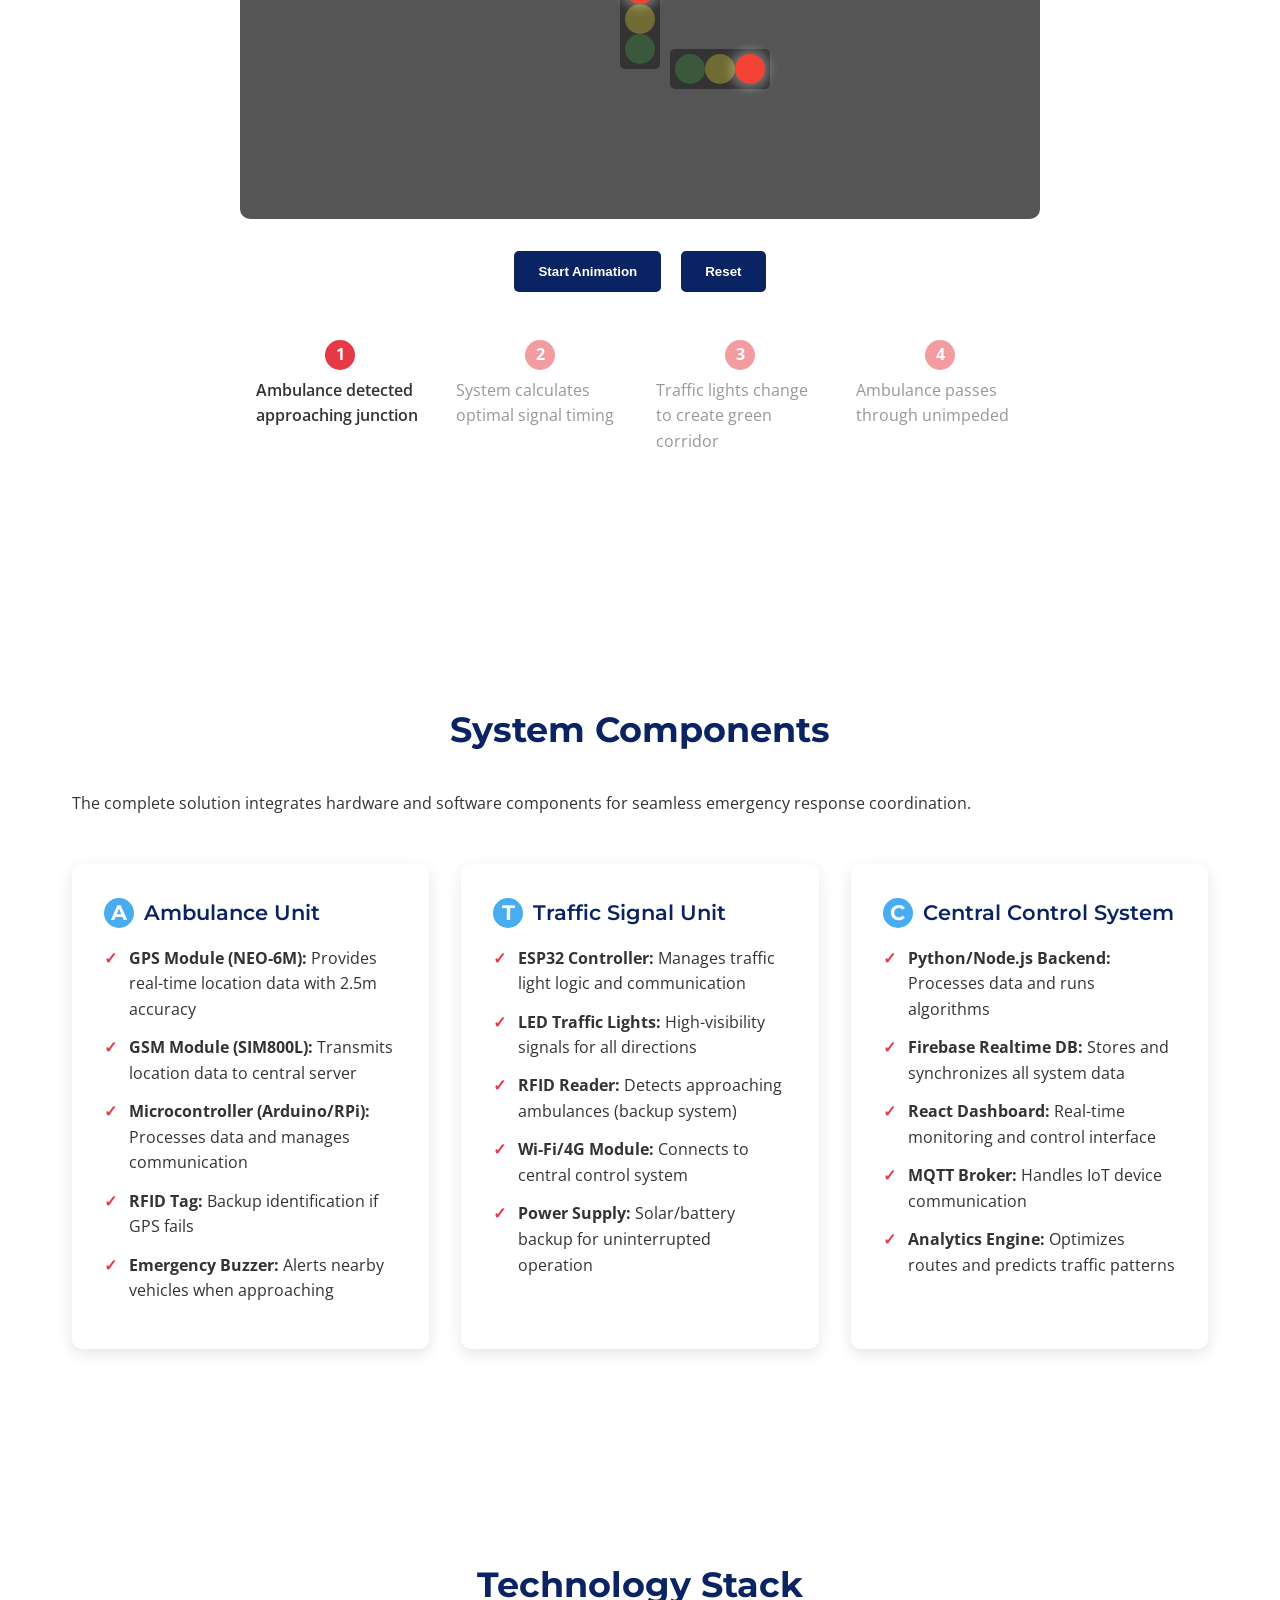
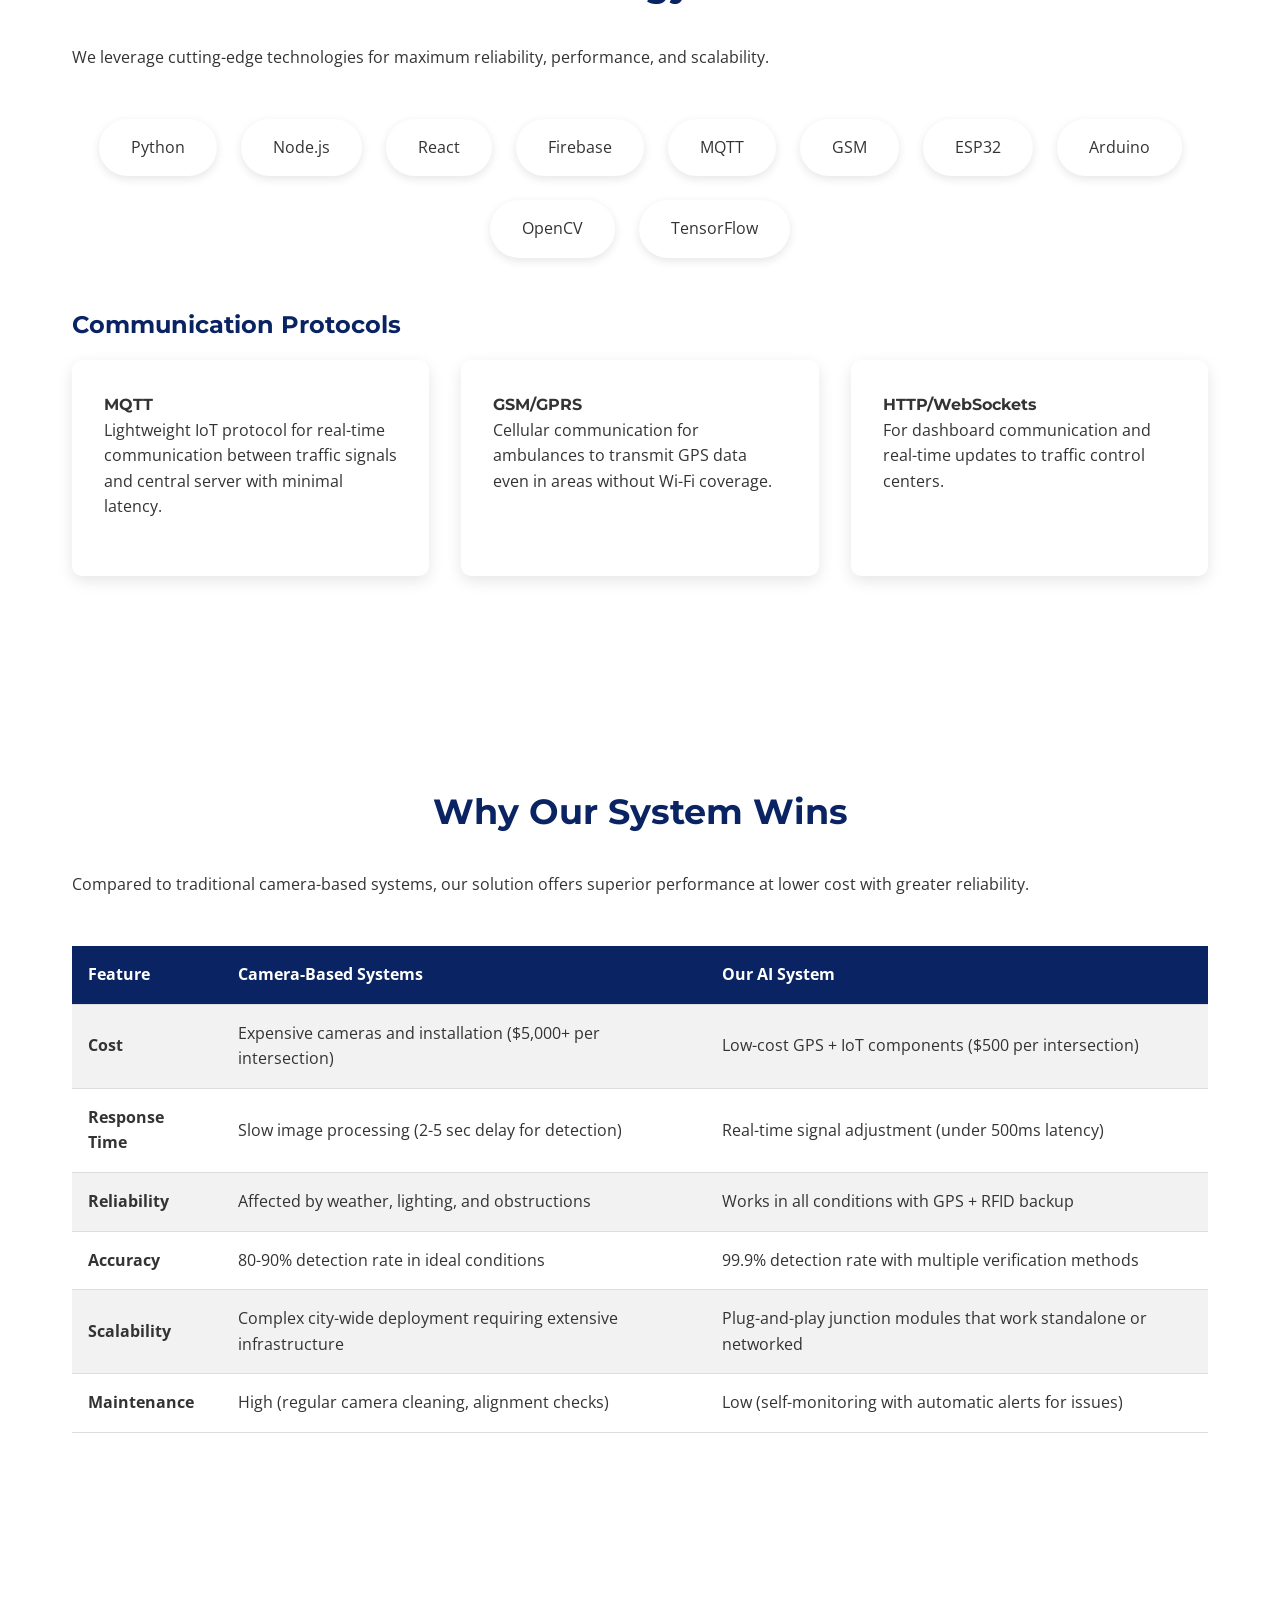
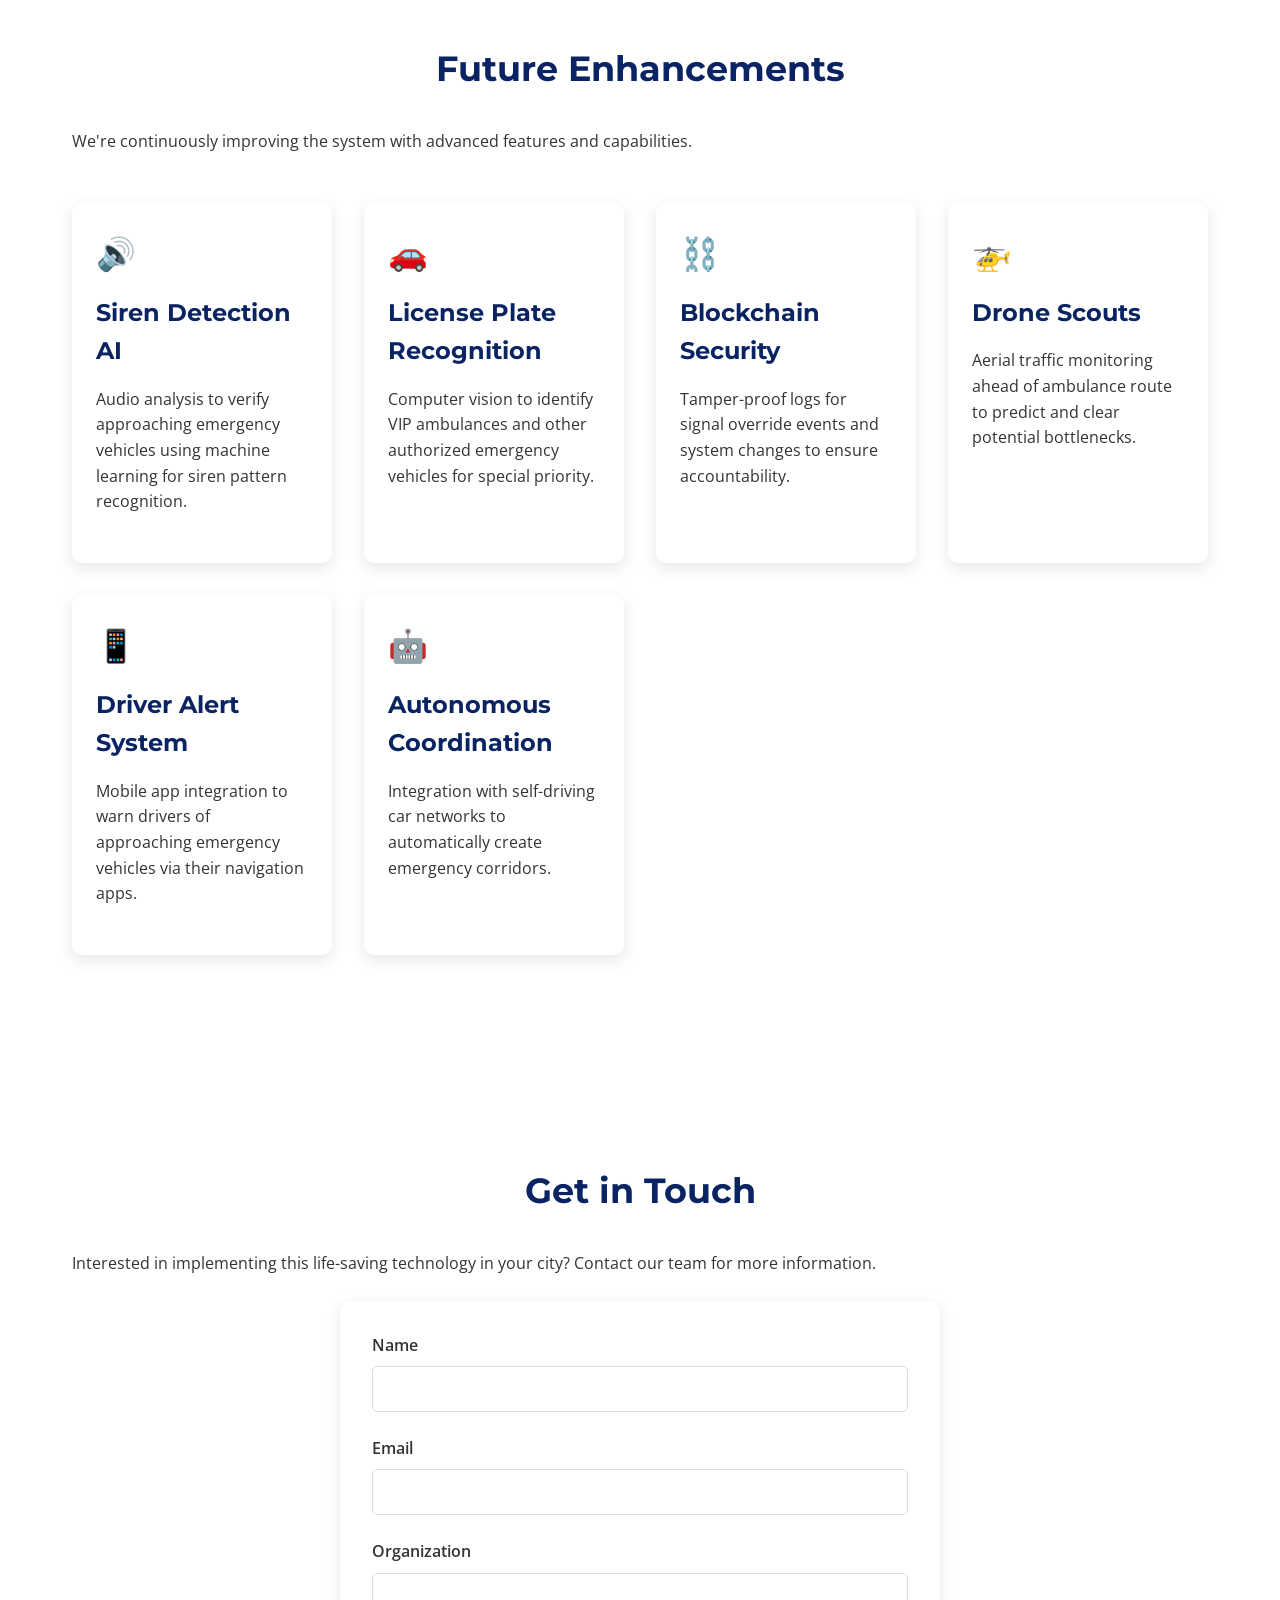
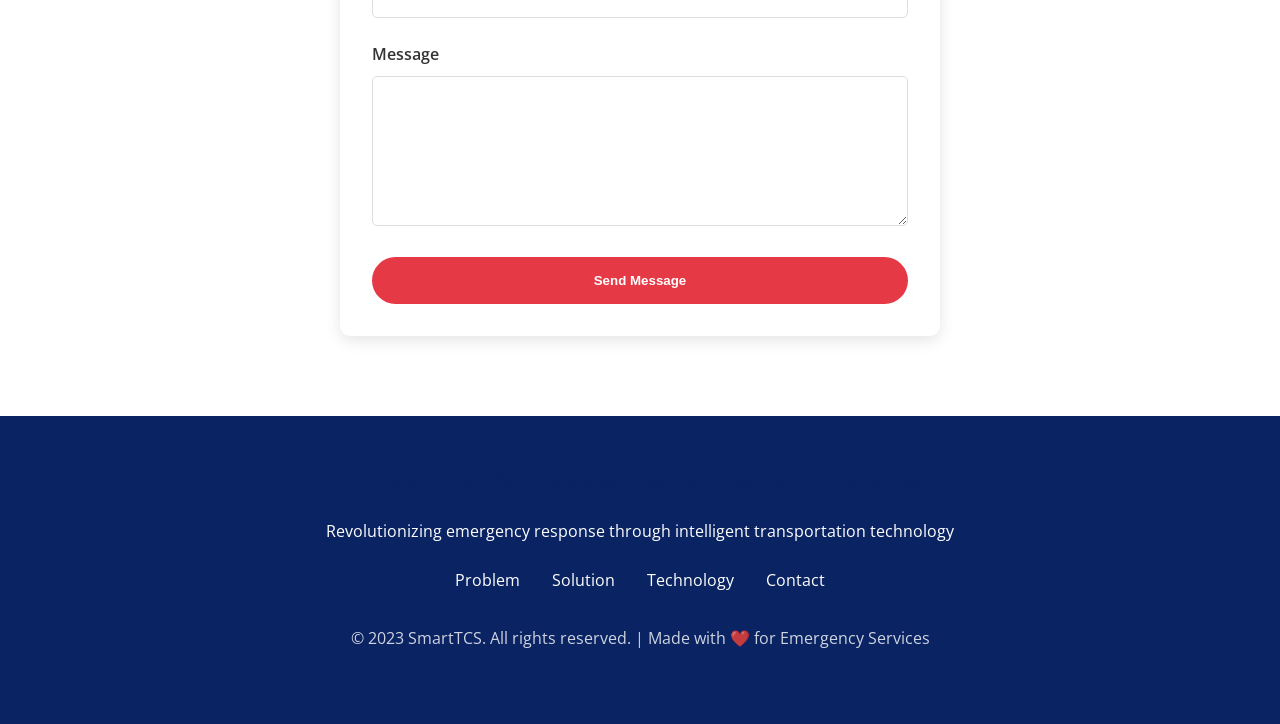
==== commit 732eb161: "3" ====
--- a/index.html
+++ b/index.html
@@ -40,7 +40,7 @@
                     <path d="M60 100 L40 120 L40 130 L60 130 Z" fill="#E63946"/>
                 </svg>
             </div>
-            <a href="#how-it-works" class="cta-button">See How It Works</a>
+            
             <a href="#how-it-works" class="cta-button" onclick="window.location.href='simulation.html'">Simulation</a>
 
         </div>
--- a/styles.css
+++ b/styles.css
@@ -225,7 +225,7 @@
     background: #ffeb3b;
     position: absolute;
     top: -5px;
-    left: 10px;
+    left: 50px;
     border-radius: 5px 5px 0 0;
     animation: blink 0.5s infinite alternate;
 }
